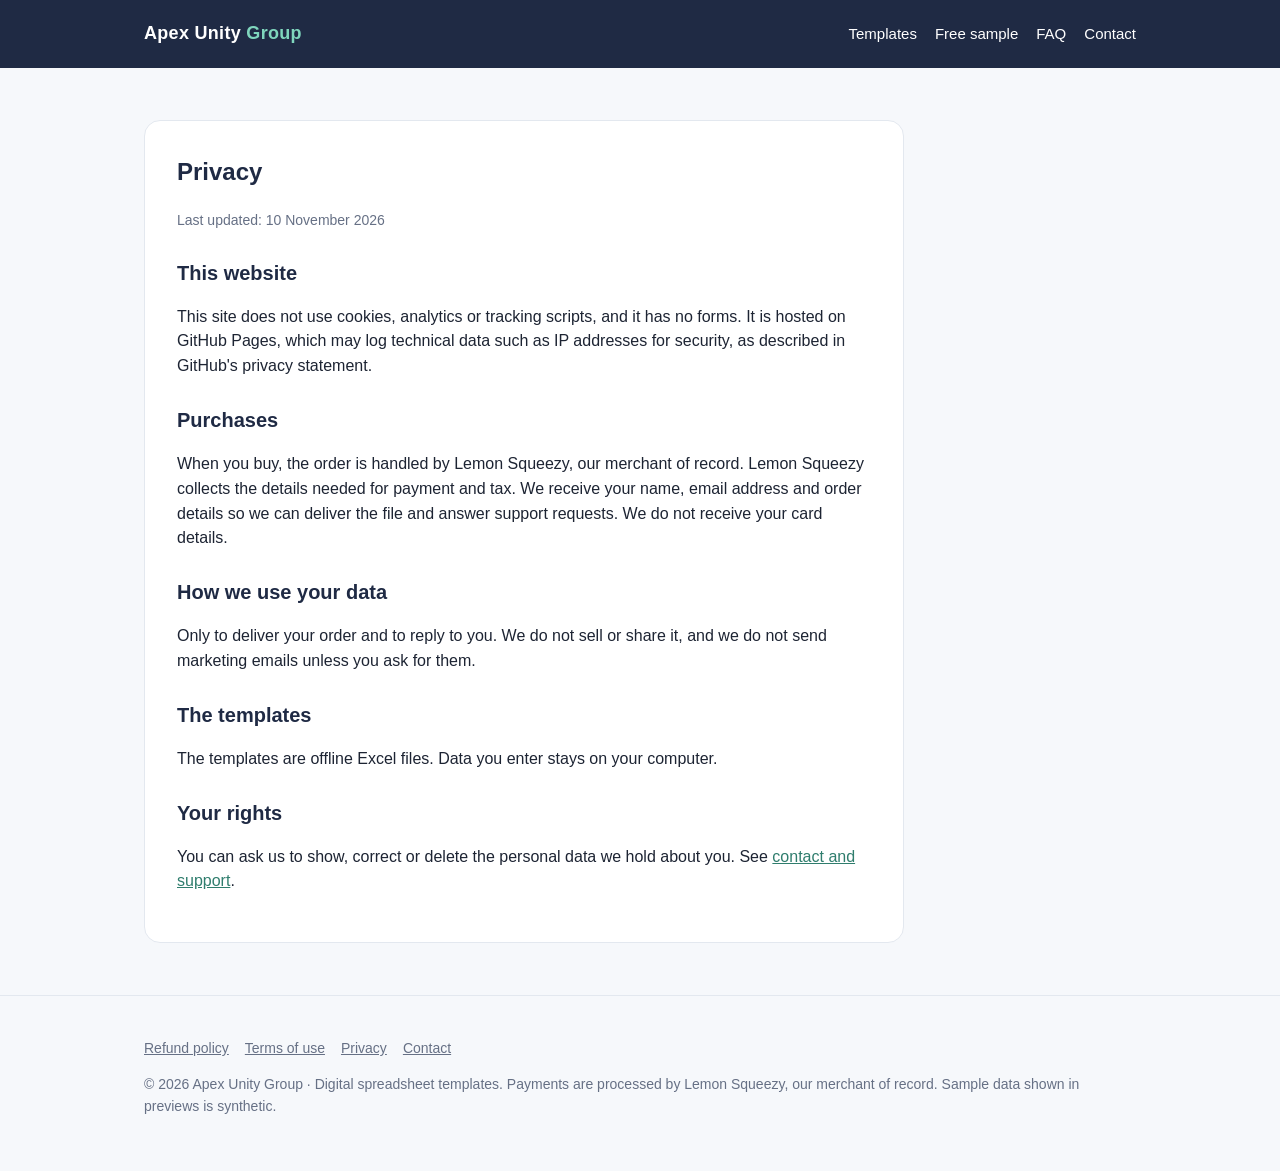
==== privacy.html @ 7c4f967b "Add policies, FAQ, contact and free Lite sample" ====
<!DOCTYPE html>
<html lang="en">
<head>
<meta charset="utf-8">
<meta name="viewport" content="width=device-width, initial-scale=1">
<title>Privacy — Apex Unity Group</title>
<meta name="description" content="Privacy for Apex Unity Group spreadsheet templates.">
<meta property="og:title" content="Privacy — Apex Unity Group">
<meta property="og:description" content="Privacy for Apex Unity Group spreadsheet templates.">
<meta property="og:image" content="https://ksaoua.github.io/og.jpg">
<link rel="stylesheet" href="style.css">
</head>
<body>
<header>
  <div class="wrap">
    <nav><a class="logo" href="index.html">Apex Unity <span>Group</span></a>
      <div><a href="index.html#templates">Templates</a><a href="index.html#free">Free sample</a><a href="index.html#faq">FAQ</a><a href="index.html#contact">Contact</a></div></nav>
    
  </div>
</header>
<section><div class="wrap"><div class="doc"><h1>Privacy</h1><p class="small">Last updated: 10 November 2026</p>
<h2>This website</h2>
<p>This site does not use cookies, analytics or tracking scripts, and it has no forms. It is hosted on GitHub Pages, which may log technical data such as IP addresses for security, as described in GitHub's privacy statement.</p>
<h2>Purchases</h2>
<p>When you buy, the order is handled by Lemon Squeezy, our merchant of record. Lemon Squeezy collects the details needed for payment and tax. We receive your name, email address and order details so we can deliver the file and answer support requests. We do not receive your card details.</p>
<h2>How we use your data</h2>
<p>Only to deliver your order and to reply to you. We do not sell or share it, and we do not send marketing emails unless you ask for them.</p>
<h2>The templates</h2>
<p>The templates are offline Excel files. Data you enter stays on your computer.</p>
<h2>Your rights</h2>
<p>You can ask us to show, correct or delete the personal data we hold about you. See <a href="index.html#contact">contact and support</a>.</p></div></div></section>
<footer>
  <div class="wrap">
    <p><a href="refund.html">Refund policy</a><a href="terms.html">Terms of use</a><a href="privacy.html">Privacy</a><a href="index.html#contact">Contact</a></p>
    <p>&copy; 2026 Apex Unity Group &middot; Digital spreadsheet templates. Payments are processed by Lemon Squeezy, our merchant of record. Sample data shown in previews is synthetic.</p>
  </div>
</footer>
</body>
</html>
---- style.css ----
:root { --navy:#1F2A44; --teal:#2F7D6D; --ink:#1d2433; --muted:#667085; --bg:#f6f8fb; --line:#e3e8ef; }
  * { box-sizing:border-box; }
  body { margin:0; font-family:-apple-system,BlinkMacSystemFont,"Segoe UI",Inter,Roboto,Arial,sans-serif; color:var(--ink); background:var(--bg); line-height:1.55; }
  a { color:var(--teal); }
  header { background:var(--navy); color:#fff; }
  .wrap { max-width:1040px; margin:0 auto; padding:0 24px; }
  nav { display:flex; justify-content:space-between; align-items:center; padding:20px 0; gap:16px; flex-wrap:wrap; }
  nav a { color:#fff; text-decoration:none; margin-left:18px; font-size:15px; }
  .logo { font-weight:800; letter-spacing:.3px; font-size:18px; color:#fff; text-decoration:none; margin:0; }
  .logo span { color:#7fd6bd; }
  .hero { padding:52px 0 64px; text-align:center; }
  .hero h1 { font-size:clamp(30px,5vw,46px); margin:0 0 14px; line-height:1.15; }
  .hero p { font-size:19px; color:#c9d4e6; max-width:660px; margin:0 auto 24px; }
  section { padding:52px 0; }
  h2 { font-size:28px; margin:0 0 24px; color:var(--navy); }
  .product { display:grid; grid-template-columns:1.2fr 1fr; gap:36px; align-items:start; background:#fff; border:1px solid var(--line); border-radius:18px; padding:28px; box-shadow:0 10px 30px rgba(31,42,68,.06); margin-bottom:24px; }
  .product img { width:100%; border-radius:12px; display:block; }
  .tag { display:inline-block; background:#e5f4ef; color:var(--teal); font-weight:700; font-size:13px; padding:4px 10px; border-radius:99px; }
  .price { font-size:32px; font-weight:800; color:var(--navy); margin:10px 0 4px; }
  .price s { font-size:20px; color:var(--muted); font-weight:500; margin-left:8px; }
  ul.check { list-style:none; padding:0; margin:16px 0; }
  ul.check li { padding:6px 0 6px 28px; position:relative; }
  ul.check li::before { content:"\2713"; position:absolute; left:0; color:var(--teal); font-weight:800; }
  .btn { display:inline-block; background:var(--teal); color:#fff; text-decoration:none; font-weight:700; padding:13px 22px; border-radius:10px; }
  .btn.light { background:#fff; color:var(--navy); }
  .btn.ghost { background:transparent; color:var(--teal); border:2px solid var(--teal); padding:11px 20px; }
  .small { color:var(--muted); font-size:14px; }
  .grid3 { display:grid; grid-template-columns:repeat(3,1fr); gap:18px; }
  .card { background:#fff; border:1px solid var(--line); border-radius:14px; padding:22px; }
  .card b.n { display:block; font-size:30px; color:var(--teal); }
  .free { background:#e9f6f1; border:1px solid #cfe9df; border-radius:18px; padding:28px; display:flex; gap:24px; align-items:center; justify-content:space-between; flex-wrap:wrap; }
  .free h3 { margin:0 0 6px; font-size:22px; color:var(--navy); }
  details { background:#fff; border:1px solid var(--line); border-radius:12px; padding:16px 20px; margin-bottom:10px; }
  summary { font-weight:700; cursor:pointer; color:var(--navy); }
  details p { margin:10px 0 0; }
  footer { border-top:1px solid var(--line); padding:28px 0 40px; color:var(--muted); font-size:14px; }
  footer a { color:var(--muted); margin-right:16px; }
  .doc { max-width:760px; background:#fff; border:1px solid var(--line); border-radius:16px; padding:32px; }
  .doc h1 { color:var(--navy); margin-top:0; }
  .doc h2 { font-size:20px; margin:26px 0 8px; }
  @media (max-width:760px) { .product, .grid3 { grid-template-columns:1fr; } }
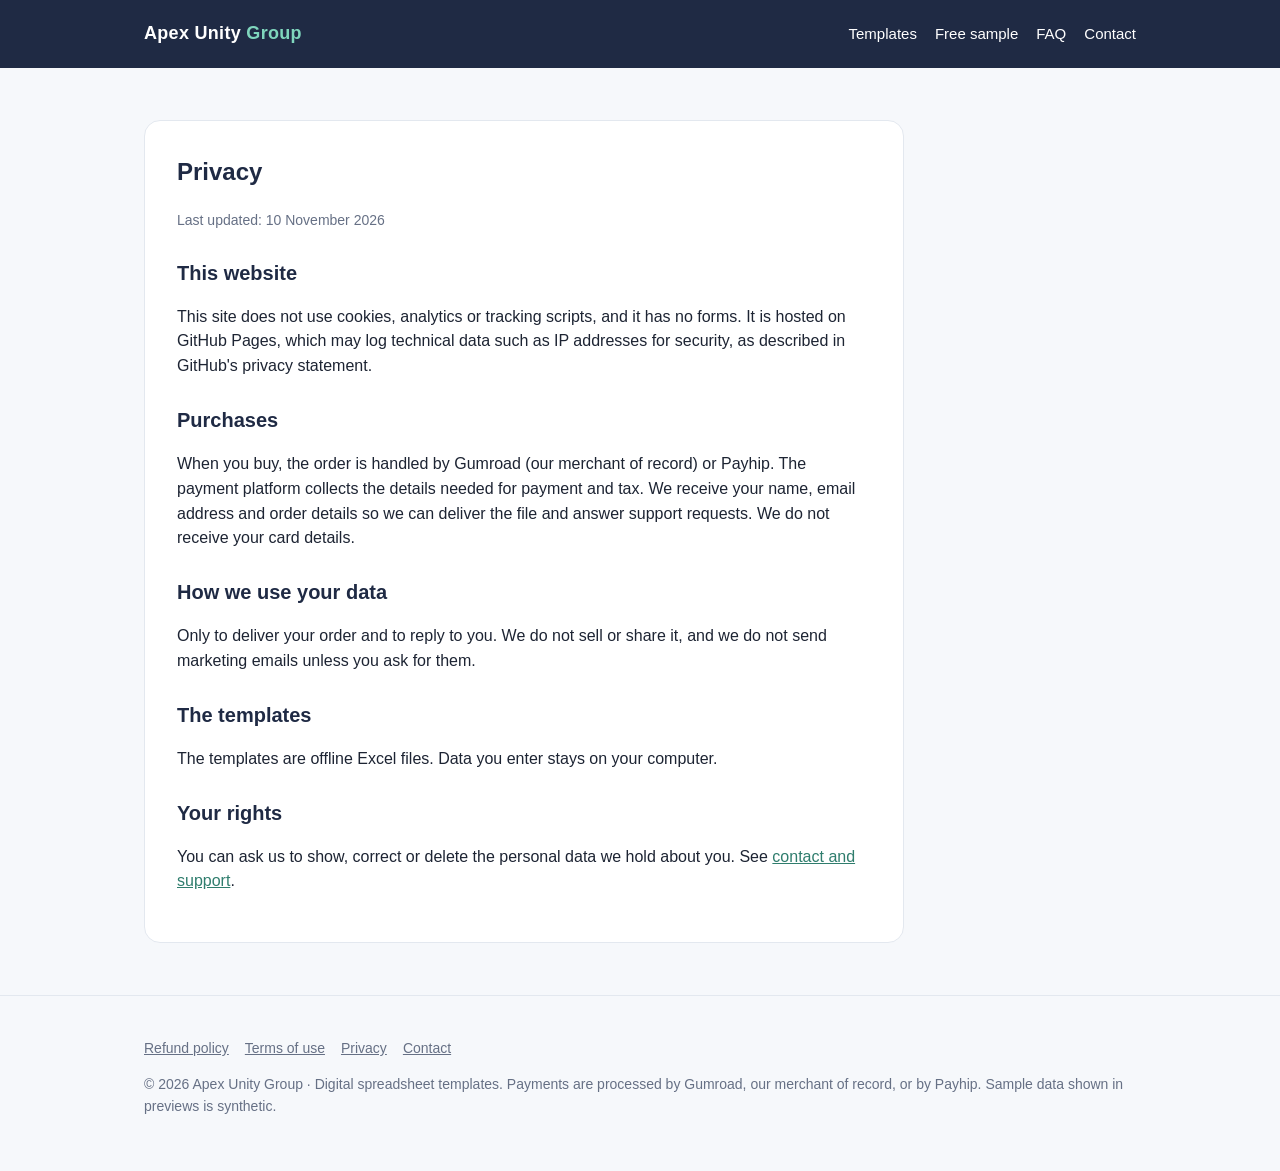
==== commit b55335e9: "Switch checkout to Gumroad and Payhip, update Lite sample to v1.0.1 Co-Authored-By: Claude Opus 5.5 " ====
--- a/privacy.html
+++ b/privacy.html
@@ -22,7 +22,7 @@
 <h2>This website</h2>
 <p>This site does not use cookies, analytics or tracking scripts, and it has no forms. It is hosted on GitHub Pages, which may log technical data such as IP addresses for security, as described in GitHub's privacy statement.</p>
 <h2>Purchases</h2>
-<p>When you buy, the order is handled by Lemon Squeezy, our merchant of record. Lemon Squeezy collects the details needed for payment and tax. We receive your name, email address and order details so we can deliver the file and answer support requests. We do not receive your card details.</p>
+<p>When you buy, the order is handled by Gumroad (our merchant of record) or Payhip. The payment platform collects the details needed for payment and tax. We receive your name, email address and order details so we can deliver the file and answer support requests. We do not receive your card details.</p>
 <h2>How we use your data</h2>
 <p>Only to deliver your order and to reply to you. We do not sell or share it, and we do not send marketing emails unless you ask for them.</p>
 <h2>The templates</h2>
@@ -32,7 +32,7 @@
 <footer>
   <div class="wrap">
     <p><a href="refund.html">Refund policy</a><a href="terms.html">Terms of use</a><a href="privacy.html">Privacy</a><a href="index.html#contact">Contact</a></p>
-    <p>&copy; 2026 Apex Unity Group &middot; Digital spreadsheet templates. Payments are processed by Lemon Squeezy, our merchant of record. Sample data shown in previews is synthetic.</p>
+    <p>&copy; 2026 Apex Unity Group &middot; Digital spreadsheet templates. Payments are processed by Gumroad, our merchant of record, or by Payhip. Sample data shown in previews is synthetic.</p>
   </div>
 </footer>
 </body>
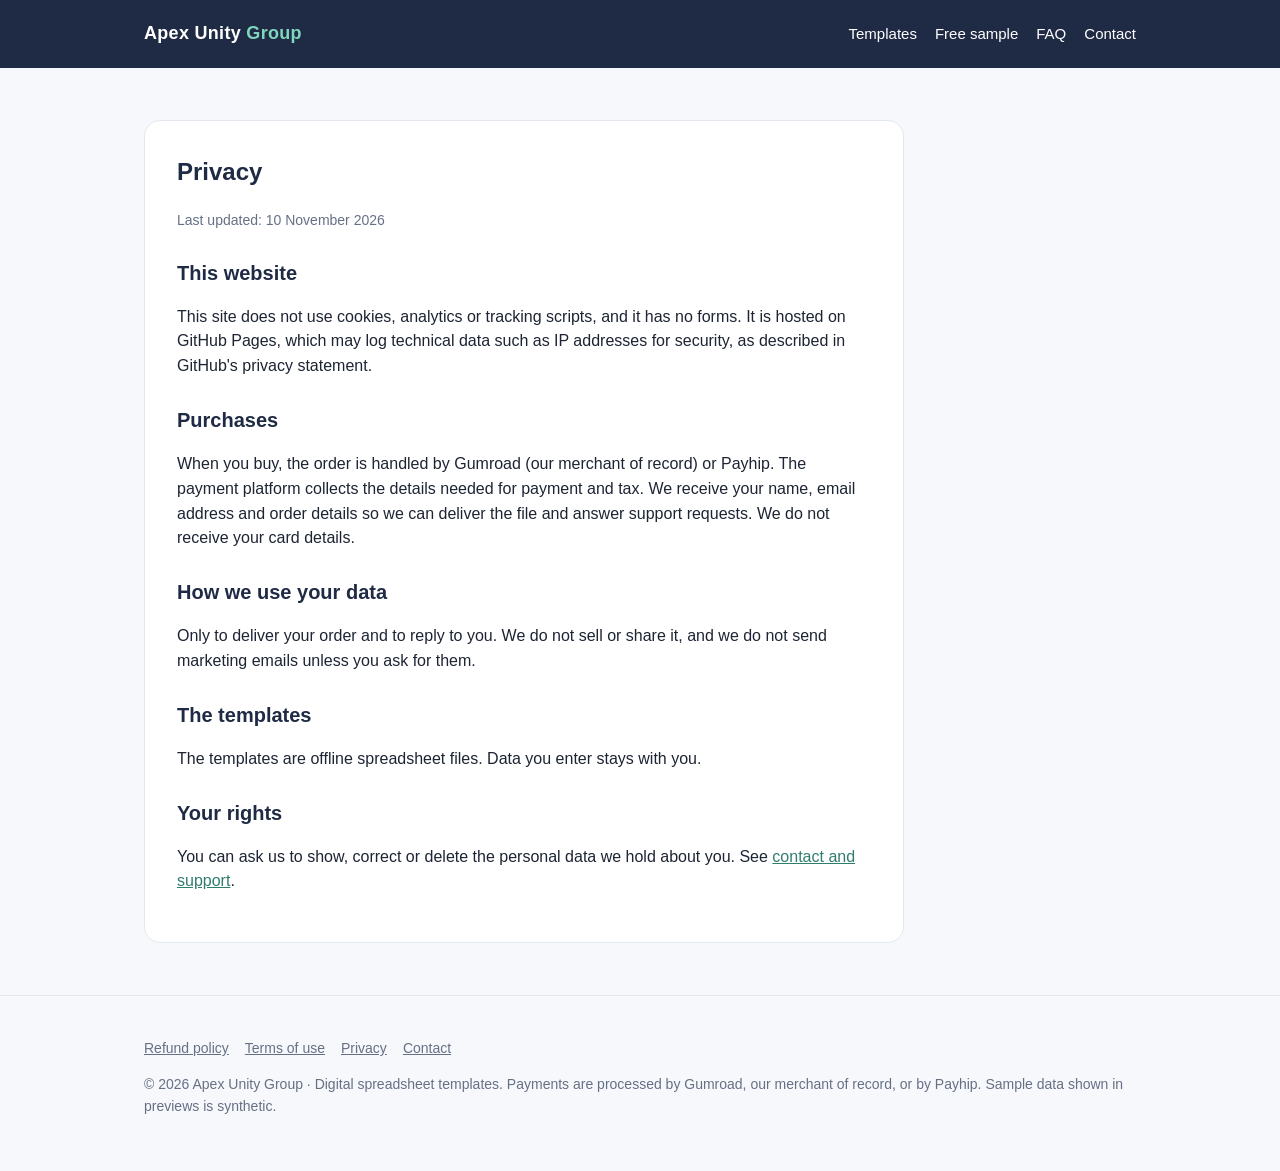
==== commit fb454fc1: "Replace retail templates with Couples Budget, Bookkeeping and free Debt Payoff Calculator; new suppo" ====
--- a/privacy.html
+++ b/privacy.html
@@ -26,7 +26,7 @@
 <h2>How we use your data</h2>
 <p>Only to deliver your order and to reply to you. We do not sell or share it, and we do not send marketing emails unless you ask for them.</p>
 <h2>The templates</h2>
-<p>The templates are offline Excel files. Data you enter stays on your computer.</p>
+<p>The templates are offline spreadsheet files. Data you enter stays with you.</p>
 <h2>Your rights</h2>
 <p>You can ask us to show, correct or delete the personal data we hold about you. See <a href="index.html#contact">contact and support</a>.</p></div></div></section>
 <footer>
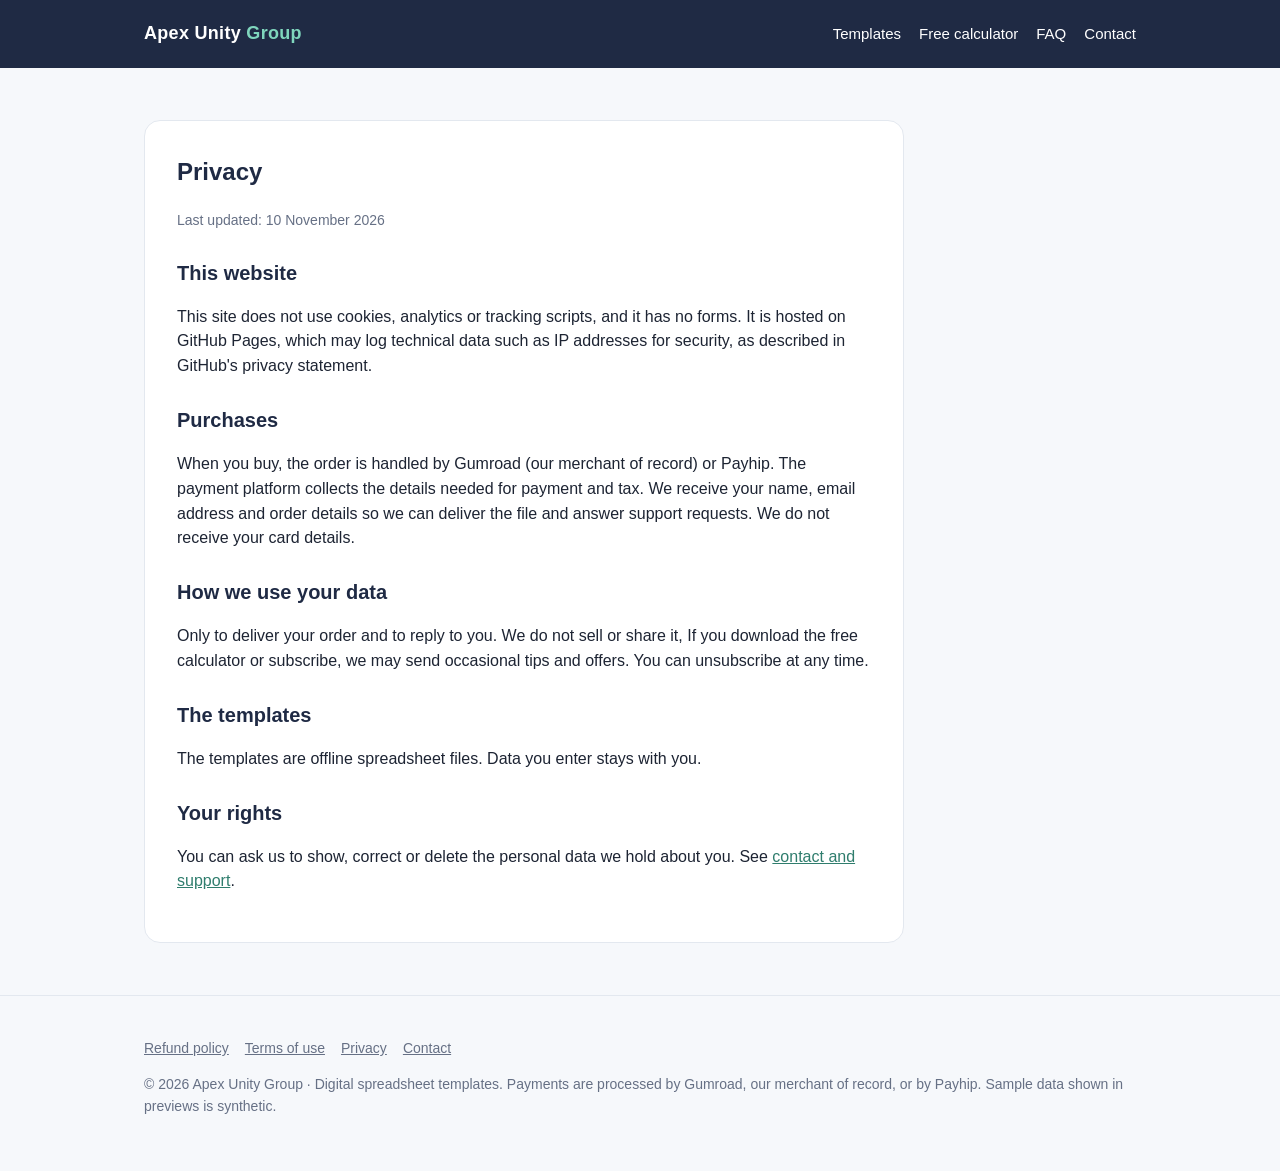
==== commit c98e3de3: "Free calculator via Gumroad, 14-day money-back refund, clearer licence, file v2.1 Co-Authored-By: Cl" ====
--- a/privacy.html
+++ b/privacy.html
@@ -14,7 +14,7 @@
 <header>
   <div class="wrap">
     <nav><a class="logo" href="index.html">Apex Unity <span>Group</span></a>
-      <div><a href="index.html#templates">Templates</a><a href="index.html#free">Free sample</a><a href="index.html#faq">FAQ</a><a href="index.html#contact">Contact</a></div></nav>
+      <div><a href="index.html#templates">Templates</a><a href="index.html#free">Free calculator</a><a href="index.html#faq">FAQ</a><a href="index.html#contact">Contact</a></div></nav>
     
   </div>
 </header>
@@ -24,7 +24,7 @@
 <h2>Purchases</h2>
 <p>When you buy, the order is handled by Gumroad (our merchant of record) or Payhip. The payment platform collects the details needed for payment and tax. We receive your name, email address and order details so we can deliver the file and answer support requests. We do not receive your card details.</p>
 <h2>How we use your data</h2>
-<p>Only to deliver your order and to reply to you. We do not sell or share it, and we do not send marketing emails unless you ask for them.</p>
+<p>Only to deliver your order and to reply to you. We do not sell or share it, If you download the free calculator or subscribe, we may send occasional tips and offers. You can unsubscribe at any time.</p>
 <h2>The templates</h2>
 <p>The templates are offline spreadsheet files. Data you enter stays with you.</p>
 <h2>Your rights</h2>
